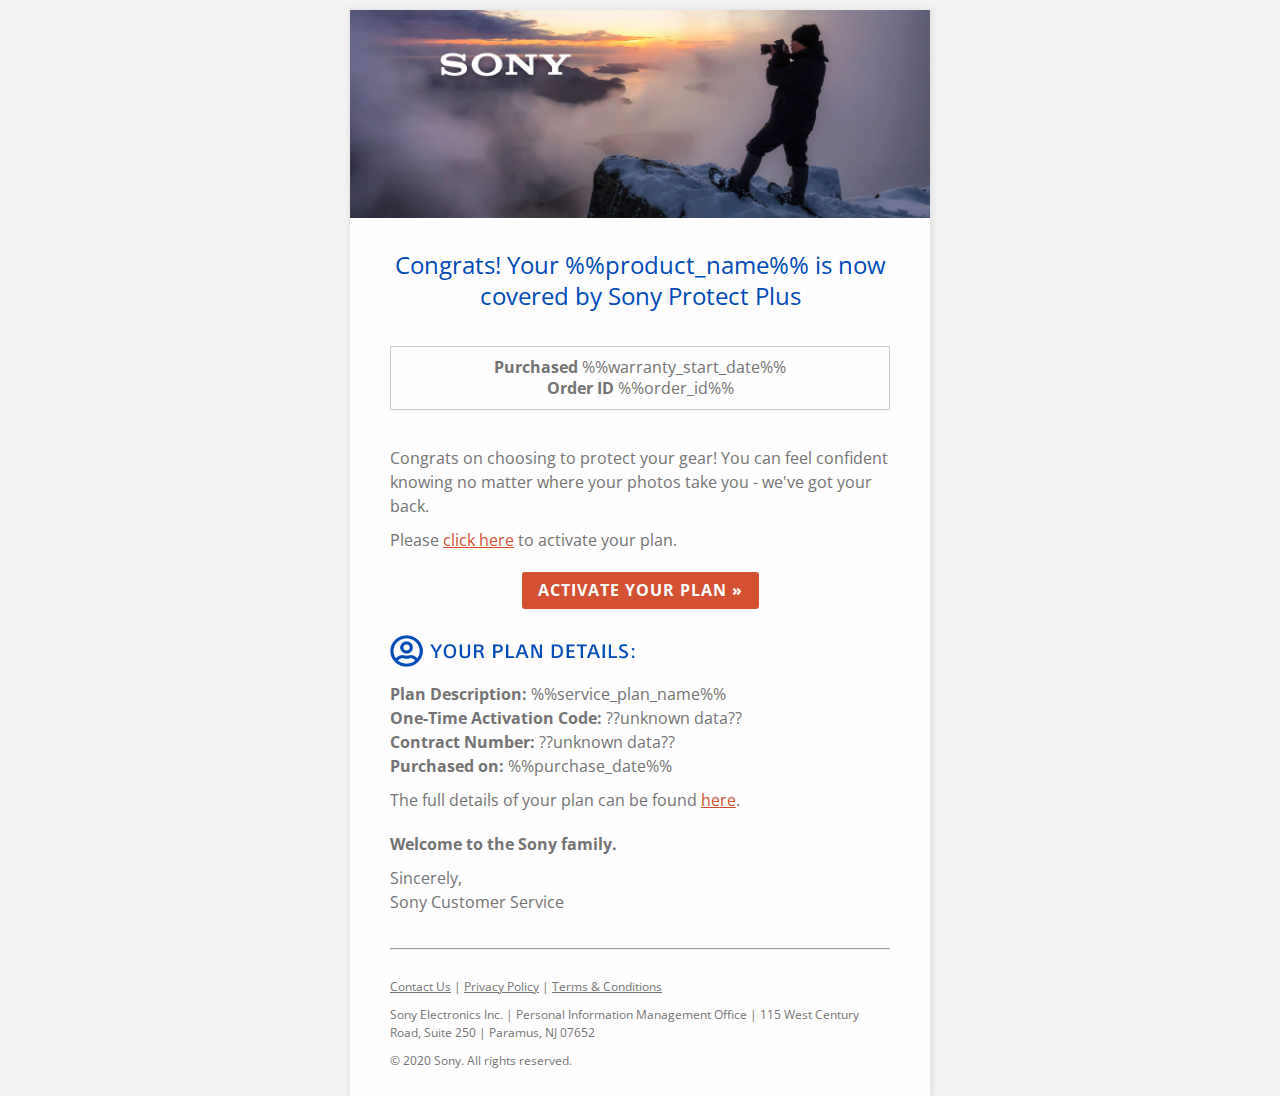
==== output/index.html @ d21120e1 "Add latest version" ====
<!DOCTYPE html
    PUBLIC "-//W3C//DTD XHTML 1.0 Transitional//EN" "http://www.w3.org/TR/xhtml1/DTD/xhtml1-transitional.dtd">
<html xmlns="http://www.w3.org/1999/xhtml" lang="en" xml:lang="en">

<head>
    <meta http-equiv="Content-Type" content="text/html; charset=utf-8">
    <meta name="viewport" content="width=device-width">
    <title>Sony Activation email</title>
    <!--[if !mso]><!-->
        <style type="text/css">
            @import url('https://fonts.googleapis.com/css?family=Open+Sans:400,400i,700&display=swap');
          </style>
  <!--<![endif]-->
    <style>
        @media only screen {
            html {
                min-height: 100%;
                background: #f3f3f3
            }
        }

        @media only screen and (max-width:620px) {
            .small-float-center {
                margin: 0 auto !important;
                float: none !important;
                text-align: center !important
            }

            .small-text-center {
                text-align: center !important
            }
        }

        @media only screen and (max-width:620px) {
            table.body table.container .show-for-large {
                display: none !important;
                width: 0;
                mso-hide: all;
                overflow: hidden
            }
        }

        @media only screen and (max-width:620px) {
            table.body img {
                width: auto;
                height: auto
            }

            table.body center {
                min-width: 0 !important
            }

            table.body .container {
                width: 95% !important
            }

            table.body .columns {
                height: auto !important;
                -moz-box-sizing: border-box;
                -webkit-box-sizing: border-box;
                box-sizing: border-box;
                padding-left: 40px !important;
                padding-right: 40px !important
            }

            table.body .collapse .columns {
                padding-left: 0 !important;
                padding-right: 0 !important
            }

            th.small-12 {
                display: inline-block !important;
                width: 100% !important
            }

            table.menu {
                width: 100% !important
            }

            table.menu td,
            table.menu th {
                width: auto !important;
                display: inline-block !important
            }

            table.menu.vertical td,
            table.menu.vertical th {
                display: block !important
            }

            table.menu[align=center] {
                width: auto !important
            }
        }

        @media only screen and (max-width:670px) {
            table.body .columns {
                padding-left: 15px !important;
                padding-right: 15px !important
            }

            img.your-plan-details-icon {
                width: 250px !important
            }

            .purchase-details {
                border-left: none;
                border-right: none;
                padding: 15px 0
            }

            .mobile-hardbreak {
                display: block;
                height: 10px
            }

            .your-plan-details {
                border: 1px solid #ccc;
                padding: 20px
            }

            .your-plan-details-icon {
                width: 250px
            }
        }
    </style>
</head>

<body
    style="-moz-box-sizing:border-box;-ms-text-size-adjust:100%;-webkit-box-sizing:border-box;-webkit-text-size-adjust:100%;Margin:0;box-sizing:border-box;color:#737373;font-family:'Open Sans',Helvetica,Arial,sans-serif;font-size:16px;font-weight:400;line-height:1.3;margin:0;min-width:100%;padding:0;text-align:left;width:100%!important">
    <span class="invisible-previewline"
        style="color:#f3f3f3;display:none!important;font-size:1px;line-height:1px;max-height:0;max-width:0;mso-hide:all!important;opacity:0;overflow:hidden;visibility:hidden"></span>
    <table class="body"
        style="Margin:0;background:#f3f3f3;border-collapse:collapse;border-spacing:0;color:#737373;font-family:'Open Sans',Helvetica,Arial,sans-serif;font-size:16px;font-weight:400;height:100%;line-height:1.3;margin:0;padding:0;text-align:left;vertical-align:top;width:100%">
        <tr style="padding:0;text-align:left;vertical-align:top">
            <td class="center" align="center" valign="top"
                style="-moz-hyphens:none;-ms-hyphens:none;-webkit-hyphens:none;Margin:0;border-collapse:collapse!important;color:#737373;font-family:'Open Sans',Helvetica,Arial,sans-serif;font-size:16px;font-weight:400;hyphens:none;line-height:1.3;margin:0;padding:0;text-align:left;vertical-align:top;word-wrap:break-word">
                <center data-parsed="" style="min-width:580px;width:100%">
                    <table class="spacer float-center"
                        style="Margin:0 auto;border-collapse:collapse;border-spacing:0;float:none;margin:0 auto;padding:0;text-align:center;vertical-align:top;width:100%">
                        <tbody>
                            <tr style="padding:0;text-align:left;vertical-align:top">
                                <td height="10px"
                                    style="-moz-hyphens:none;-ms-hyphens:none;-webkit-hyphens:none;Margin:0;border-collapse:collapse!important;color:#737373;font-family:'Open Sans',Helvetica,Arial,sans-serif;font-size:10px;font-weight:400;hyphens:none;line-height:10px;margin:0;mso-line-height-rule:exactly;padding:0;text-align:left;vertical-align:top;word-wrap:break-word">
                                    &#xA0;</td>
                            </tr>
                        </tbody>
                    </table>
                    <div class="desktop-expanded-banner float-center" align="center">
                        <table align="center" class="container main-container"
                            style="Margin:0 auto;background:#fefefe;border-collapse:collapse;border-spacing:0;box-shadow:1px 1px 5px 3px #e5e5e5;margin:0 auto;padding:0;text-align:inherit;vertical-align:top;width:580px">
                            <tbody>
                                <tr style="padding:0;text-align:left;vertical-align:top">
                                    <td
                                        style="-moz-hyphens:none;-ms-hyphens:none;-webkit-hyphens:none;Margin:0;border-collapse:collapse!important;color:#737373;font-family:'Open Sans',Helvetica,Arial,sans-serif;font-size:16px;font-weight:400;hyphens:none;line-height:1.3;margin:0;padding:0;text-align:left;vertical-align:top;word-wrap:break-word">
                                        <table class="row collapse"
                                            style="border-collapse:collapse;border-spacing:0;display:table;padding:0;position:relative;text-align:left;vertical-align:top;width:100%">
                                            <tbody>
                                                <tr style="padding:0;text-align:left;vertical-align:top">
                                                    <th class="small-12 large-12 columns first last" noexpander=""
                                                        style="Margin:0 auto;color:#737373;font-family:'Open Sans',Helvetica,Arial,sans-serif;font-size:16px;font-weight:400;line-height:1.3;margin:0 auto;padding:0;padding-bottom:16px;padding-left:0;padding-right:0;text-align:left;width:600px">
                                                        <table
                                                            style="border-collapse:collapse;border-spacing:0;padding:0;text-align:left;vertical-align:top;width:100%">
                                                            <tr style="padding:0;text-align:left;vertical-align:top">
                                                                <th
                                                                    style="Margin:0;color:#737373;font-family:'Open Sans',Helvetica,Arial,sans-serif;font-size:16px;font-weight:400;line-height:1.3;margin:0;padding:0;text-align:left">
                                                                    <img src="images/sony-banner.jpg" width="580"
                                                                        alt="Sony"
                                                                        style="-ms-interpolation-mode:bicubic;clear:both;display:block;max-width:100%;outline:0;text-decoration:none;width:auto">
                                                                </th>
                                                                <th class="expander"
                                                                    style="Margin:0;color:#737373;font-family:'Open Sans',Helvetica,Arial,sans-serif;font-size:16px;font-weight:400;line-height:1.3;margin:0;padding:0!important;text-align:left;visibility:hidden;width:0">
                                                                </th>
                                                            </tr>
                                                        </table>
                                                    </th>
                                                </tr>
                                            </tbody>
                                        </table>
                                        <table class="row"
                                            style="border-collapse:collapse;border-spacing:0;display:table;padding:0;position:relative;text-align:left;vertical-align:top;width:100%">
                                            <tbody>
                                                <tr style="padding:0;text-align:left;vertical-align:top">
                                                    <th class="headline no-bottom-padding small-12 large-12 columns first last"
                                                        style="Margin:0 auto;color:#737373;font-family:'Open Sans',Helvetica,Arial,sans-serif;font-size:16px;font-weight:400;line-height:1.3;margin:0 auto;padding:0;padding-bottom:0!important;padding-left:40px;padding-right:40px;text-align:left;width:540px">
                                                        <table
                                                            style="border-collapse:collapse;border-spacing:0;padding:0;text-align:left;vertical-align:top;width:100%">
                                                            <tr style="padding:0;text-align:left;vertical-align:top">
                                                                <th
                                                                    style="Margin:0;color:#737373;font-family:'Open Sans',Helvetica,Arial,sans-serif;font-size:16px;font-weight:400;line-height:1.3;margin:0;padding:0;text-align:left">
                                                                    <table class="spacer"
                                                                        style="border-collapse:collapse;border-spacing:0;padding:0;text-align:left;vertical-align:top;width:100%">
                                                                        <tbody>
                                                                            <tr
                                                                                style="padding:0;text-align:left;vertical-align:top">
                                                                                <td height="15px"
                                                                                    style="-moz-hyphens:none;-ms-hyphens:none;-webkit-hyphens:none;Margin:0;border-collapse:collapse!important;color:#737373;font-family:'Open Sans',Helvetica,Arial,sans-serif;font-size:15px;font-weight:400;hyphens:none;line-height:15px;margin:0;mso-line-height-rule:exactly;padding:0;text-align:left;vertical-align:top;word-wrap:break-word">
                                                                                    &#xA0;</td>
                                                                            </tr>
                                                                        </tbody>
                                                                    </table>
                                                                    <h1
                                                                        style="Margin:0;Margin-bottom:10px;color:#004bb7;font-family:'Open Sans',Helvetica,Arial,sans-serif;font-size:24px;font-weight:400;line-height:1.3;margin:0;margin-bottom:10px;padding:0;text-align:center;word-wrap:normal">
                                                                        Congrats! Your %%product_name%% is now covered
                                                                        by Sony Protect Plus</h1>
                                                                    <table class="spacer"
                                                                        style="border-collapse:collapse;border-spacing:0;padding:0;text-align:left;vertical-align:top;width:100%">
                                                                        <tbody>
                                                                            <tr
                                                                                style="padding:0;text-align:left;vertical-align:top">
                                                                                <td height="25px"
                                                                                    style="-moz-hyphens:none;-ms-hyphens:none;-webkit-hyphens:none;Margin:0;border-collapse:collapse!important;color:#737373;font-family:'Open Sans',Helvetica,Arial,sans-serif;font-size:25px;font-weight:400;hyphens:none;line-height:25px;margin:0;mso-line-height-rule:exactly;padding:0;text-align:left;vertical-align:top;word-wrap:break-word">
                                                                                    &#xA0;</td>
                                                                            </tr>
                                                                        </tbody>
                                                                    </table>
                                                                </th>
                                                                <th class="expander"
                                                                    style="Margin:0;color:#737373;font-family:'Open Sans',Helvetica,Arial,sans-serif;font-size:16px;font-weight:400;line-height:1.3;margin:0;padding:0!important;text-align:left;visibility:hidden;width:0">
                                                                </th>
                                                            </tr>
                                                        </table>
                                                    </th>
                                                </tr>
                                            </tbody>
                                        </table>
                                        <table class="row"
                                            style="border-collapse:collapse;border-spacing:0;display:table;padding:0;position:relative;text-align:left;vertical-align:top;width:100%">
                                            <tbody>
                                                <tr style="padding:0;text-align:left;vertical-align:top">
                                                    <th class="small-12 large-12 columns first last"
                                                        style="Margin:0 auto;color:#737373;font-family:'Open Sans',Helvetica,Arial,sans-serif;font-size:16px;font-weight:400;line-height:1.3;margin:0 auto;padding:0;padding-bottom:16px;padding-left:40px;padding-right:40px;text-align:left;width:540px">
                                                        <table
                                                            style="border-collapse:collapse;border-spacing:0;padding:0;text-align:left;vertical-align:top;width:100%">
                                                            <tr style="padding:0;text-align:left;vertical-align:top">
                                                                <th
                                                                    style="Margin:0;color:#737373;font-family:'Open Sans',Helvetica,Arial,sans-serif;font-size:16px;font-weight:400;line-height:1.3;margin:0;padding:0;text-align:left">
                                                                    <div class="purchase-details"
                                                                        style="border:1px solid #ccc;text-align:center">
                                                                        <table class="spacer"
                                                                            style="border-collapse:collapse;border-spacing:0;padding:0;text-align:left;vertical-align:top;width:100%">
                                                                            <tbody>
                                                                                <tr
                                                                                    style="padding:0;text-align:left;vertical-align:top">
                                                                                    <td height="10px"
                                                                                        style="-moz-hyphens:none;-ms-hyphens:none;-webkit-hyphens:none;Margin:0;border-collapse:collapse!important;color:#737373;font-family:'Open Sans',Helvetica,Arial,sans-serif;font-size:10px;font-weight:400;hyphens:none;line-height:10px;margin:0;mso-line-height-rule:exactly;padding:0;text-align:left;vertical-align:top;word-wrap:break-word">
                                                                                        &#xA0;</td>
                                                                                </tr>
                                                                            </tbody>
                                                                        </table><strong>Purchased</strong>
                                                                        %%warranty_start_date%%<br><strong>Order
                                                                            ID</strong> %%order_id%%<table
                                                                            class="spacer"
                                                                            style="border-collapse:collapse;border-spacing:0;padding:0;text-align:left;vertical-align:top;width:100%">
                                                                            <tbody>
                                                                                <tr
                                                                                    style="padding:0;text-align:left;vertical-align:top">
                                                                                    <td height="10px"
                                                                                        style="-moz-hyphens:none;-ms-hyphens:none;-webkit-hyphens:none;Margin:0;border-collapse:collapse!important;color:#737373;font-family:'Open Sans',Helvetica,Arial,sans-serif;font-size:10px;font-weight:400;hyphens:none;line-height:10px;margin:0;mso-line-height-rule:exactly;padding:0;text-align:left;vertical-align:top;word-wrap:break-word">
                                                                                        &#xA0;</td>
                                                                                </tr>
                                                                            </tbody>
                                                                        </table>
                                                                    </div>
                                                                </th>
                                                                <th class="expander"
                                                                    style="Margin:0;color:#737373;font-family:'Open Sans',Helvetica,Arial,sans-serif;font-size:16px;font-weight:400;line-height:1.3;margin:0;padding:0!important;text-align:left;visibility:hidden;width:0">
                                                                </th>
                                                            </tr>
                                                        </table>
                                                    </th>
                                                </tr>
                                            </tbody>
                                        </table>
                                        <table class="row"
                                            style="border-collapse:collapse;border-spacing:0;display:table;padding:0;position:relative;text-align:left;vertical-align:top;width:100%">
                                            <tbody>
                                                <tr style="padding:0;text-align:left;vertical-align:top">
                                                    <th class="message-body small-12 large-12 columns first last"
                                                        style="Margin:0 auto;color:#737373;font-family:'Open Sans',Helvetica,Arial,sans-serif;font-size:16px;font-weight:400;line-height:1.3;margin:0 auto;padding:0;padding-bottom:16px;padding-left:40px;padding-right:40px;text-align:left;width:540px">
                                                        <table
                                                            style="border-collapse:collapse;border-spacing:0;padding:0;text-align:left;vertical-align:top;width:100%">
                                                            <tr style="padding:0;text-align:left;vertical-align:top">
                                                                <th
                                                                    style="Margin:0;color:#737373;font-family:'Open Sans',Helvetica,Arial,sans-serif;font-size:16px;font-weight:400;line-height:1.3;margin:0;padding:0;text-align:left">
                                                                    <table class="spacer"
                                                                        style="border-collapse:collapse;border-spacing:0;padding:0;text-align:left;vertical-align:top;width:100%">
                                                                        <tbody>
                                                                            <tr
                                                                                style="padding:0;text-align:left;vertical-align:top">
                                                                                <td height="20px"
                                                                                    style="-moz-hyphens:none;-ms-hyphens:none;-webkit-hyphens:none;Margin:0;border-collapse:collapse!important;color:#737373;font-family:'Open Sans',Helvetica,Arial,sans-serif;font-size:20px;font-weight:400;hyphens:none;line-height:20px;margin:0;mso-line-height-rule:exactly;padding:0;text-align:left;vertical-align:top;word-wrap:break-word">
                                                                                    &#xA0;</td>
                                                                            </tr>
                                                                        </tbody>
                                                                    </table>
                                                                    <p
                                                                        style="Margin:0;Margin-bottom:10px;color:#737373;font-family:'Open Sans',Helvetica,Arial,sans-serif;font-size:16px;font-weight:400;line-height:1.5;margin:0;margin-bottom:10px;padding:0;text-align:left">
                                                                        Congrats on choosing to protect your gear! You
                                                                        can feel confident knowing no matter where your
                                                                        photos take you - we've got your back.</p>
                                                                    <p
                                                                        style="Margin:0;Margin-bottom:10px;color:#737373;font-family:'Open Sans',Helvetica,Arial,sans-serif;font-size:16px;font-weight:400;line-height:1.5;margin:0;margin-bottom:10px;padding:0;text-align:left">
                                                                        Please <a
                                                                            href="https://productregistration.sony.com/registered_products"
                                                                            target="_blank"
                                                                            style="Margin:0;color:#d45033;font-family:'Open Sans',Helvetica,Arial,sans-serif;font-weight:400;line-height:1.3;margin:0;padding:0;text-align:left;text-decoration:underline">click
                                                                            here</a> to activate your plan.</p>
                                                                    <table class="spacer"
                                                                        style="border-collapse:collapse;border-spacing:0;padding:0;text-align:left;vertical-align:top;width:100%">
                                                                        <tbody>
                                                                            <tr
                                                                                style="padding:0;text-align:left;vertical-align:top">
                                                                                <td height="10px"
                                                                                    style="-moz-hyphens:none;-ms-hyphens:none;-webkit-hyphens:none;Margin:0;border-collapse:collapse!important;color:#737373;font-family:'Open Sans',Helvetica,Arial,sans-serif;font-size:10px;font-weight:400;hyphens:none;line-height:10px;margin:0;mso-line-height-rule:exactly;padding:0;text-align:left;vertical-align:top;word-wrap:break-word">
                                                                                    &#xA0;</td>
                                                                            </tr>
                                                                        </tbody>
                                                                    </table>
                                                                    <center data-parsed=""
                                                                        style="min-width:460px;width:100%">
                                                                        <table
                                                                            class="button radius warning float-center"
                                                                            style="Margin:0 0 16px 0;border-collapse:collapse;border-spacing:0;float:none;margin:0 0 16px 0;padding:0;text-align:center;vertical-align:top;width:auto">
                                                                            <tr
                                                                                style="padding:0;text-align:left;vertical-align:top">
                                                                                <td
                                                                                    style="-moz-hyphens:none;-ms-hyphens:none;-webkit-hyphens:none;Margin:0;border-collapse:collapse!important;color:#737373;font-family:'Open Sans',Helvetica,Arial,sans-serif;font-size:16px;font-weight:400;hyphens:none;line-height:1.3;margin:0;padding:0;text-align:left;vertical-align:top;word-wrap:break-word">
                                                                                    <table
                                                                                        style="border-collapse:collapse;border-spacing:0;padding:0;text-align:left;vertical-align:top;width:100%">
                                                                                        <tr
                                                                                            style="padding:0;text-align:left;vertical-align:top">
                                                                                            <td
                                                                                                style="-moz-hyphens:none;-ms-hyphens:none;-webkit-hyphens:none;Margin:0;background:#d45033;border:0 solid #d45033;border-collapse:collapse!important;border-radius:3px;color:#fefefe;font-family:'Open Sans',Helvetica,Arial,sans-serif;font-size:16px;font-weight:400;hyphens:none;line-height:1.3;margin:0;padding:0;text-align:center!important;vertical-align:top;word-wrap:break-word">
                                                                                                <a href="https://productregistration.sony.com/registered_products"
                                                                                                    style="Margin:0;border:0 solid #d45033;border-radius:3px;color:#fefefe;display:inline-block;font-family:'Open Sans',Helvetica,Arial,sans-serif;font-size:16px;font-weight:700;letter-spacing:1px;line-height:1.3;margin:0;padding:8px 16px 8px 16px;text-align:center;text-decoration:none">ACTIVATE
                                                                                                    YOUR PLAN
                                                                                                    &raquo;</a></td>
                                                                                        </tr>
                                                                                    </table>
                                                                                </td>
                                                                            </tr>
                                                                        </table>
                                                                    </center>
                                                                    <table class="spacer"
                                                                        style="border-collapse:collapse;border-spacing:0;padding:0;text-align:left;vertical-align:top;width:100%">
                                                                        <tbody>
                                                                            <tr
                                                                                style="padding:0;text-align:left;vertical-align:top">
                                                                                <td height="10px"
                                                                                    style="-moz-hyphens:none;-ms-hyphens:none;-webkit-hyphens:none;Margin:0;border-collapse:collapse!important;color:#737373;font-family:'Open Sans',Helvetica,Arial,sans-serif;font-size:10px;font-weight:400;hyphens:none;line-height:10px;margin:0;mso-line-height-rule:exactly;padding:0;text-align:left;vertical-align:top;word-wrap:break-word">
                                                                                    &#xA0;</td>
                                                                            </tr>
                                                                        </tbody>
                                                                    </table>
                                                                    <div class="your-plan-details"><img
                                                                            src="images/your-plan-details.png"
                                                                            class="your-plan-details-icon" width="250"
                                                                            alt="Your plan details"
                                                                            style="-ms-interpolation-mode:bicubic;clear:both;display:block;max-width:100%;outline:0;text-decoration:none;width:250px">
                                                                        <table class="spacer"
                                                                            style="border-collapse:collapse;border-spacing:0;padding:0;text-align:left;vertical-align:top;width:100%">
                                                                            <tbody>
                                                                                <tr
                                                                                    style="padding:0;text-align:left;vertical-align:top">
                                                                                    <td height="15px"
                                                                                        style="-moz-hyphens:none;-ms-hyphens:none;-webkit-hyphens:none;Margin:0;border-collapse:collapse!important;color:#737373;font-family:'Open Sans',Helvetica,Arial,sans-serif;font-size:15px;font-weight:400;hyphens:none;line-height:15px;margin:0;mso-line-height-rule:exactly;padding:0;text-align:left;vertical-align:top;word-wrap:break-word">
                                                                                        &#xA0;</td>
                                                                                </tr>
                                                                            </tbody>
                                                                        </table>
                                                                        <p
                                                                            style="Margin:0;Margin-bottom:10px;color:#737373;font-family:'Open Sans',Helvetica,Arial,sans-serif;font-size:16px;font-weight:400;line-height:1.5;margin:0;margin-bottom:10px;padding:0;text-align:left">
                                                                            <strong>Plan Description:</strong>
                                                                            %%service_plan_name%%<br><strong>One-Time
                                                                                Activation Code:</strong> ??unknown
                                                                            data??<br><strong>Contract Number:</strong>
                                                                            ??unknown data??<br><strong>Purchased
                                                                                on:</strong> %%purchase_date%%</p>
                                                                        <p
                                                                            style="Margin:0;Margin-bottom:10px;color:#737373;font-family:'Open Sans',Helvetica,Arial,sans-serif;font-size:16px;font-weight:400;line-height:1.5;margin:0;margin-bottom:10px;padding:0;text-align:left">
                                                                            The full details of your plan can be found
                                                                            <a href="https://productregistration.sony.com/registered_products"
                                                                                target="_blank"
                                                                                rel="noopener noreferrer"
                                                                                style="Margin:0;color:#d45033;font-family:'Open Sans',Helvetica,Arial,sans-serif;font-weight:400;line-height:1.3;margin:0;padding:0;text-align:left;text-decoration:underline">here</a>.
                                                                        </p>
                                                                    </div>
                                                                    <table class="spacer"
                                                                        style="border-collapse:collapse;border-spacing:0;padding:0;text-align:left;vertical-align:top;width:100%">
                                                                        <tbody>
                                                                            <tr
                                                                                style="padding:0;text-align:left;vertical-align:top">
                                                                                <td height="10px"
                                                                                    style="-moz-hyphens:none;-ms-hyphens:none;-webkit-hyphens:none;Margin:0;border-collapse:collapse!important;color:#737373;font-family:'Open Sans',Helvetica,Arial,sans-serif;font-size:10px;font-weight:400;hyphens:none;line-height:10px;margin:0;mso-line-height-rule:exactly;padding:0;text-align:left;vertical-align:top;word-wrap:break-word">
                                                                                    &#xA0;</td>
                                                                            </tr>
                                                                        </tbody>
                                                                    </table>
                                                                    <p
                                                                        style="Margin:0;Margin-bottom:10px;color:#737373;font-family:'Open Sans',Helvetica,Arial,sans-serif;font-size:16px;font-weight:400;line-height:1.5;margin:0;margin-bottom:10px;padding:0;text-align:left">
                                                                        <strong>Welcome to the Sony family.</strong></p>
                                                                    <p
                                                                        style="Margin:0;Margin-bottom:10px;color:#737373;font-family:'Open Sans',Helvetica,Arial,sans-serif;font-size:16px;font-weight:400;line-height:1.5;margin:0;margin-bottom:10px;padding:0;text-align:left">
                                                                        Sincerely,<br>Sony Customer Service</p>
                                                                </th>
                                                                <th class="expander"
                                                                    style="Margin:0;color:#737373;font-family:'Open Sans',Helvetica,Arial,sans-serif;font-size:16px;font-weight:400;line-height:1.3;margin:0;padding:0!important;text-align:left;visibility:hidden;width:0">
                                                                </th>
                                                            </tr>
                                                        </table>
                                                    </th>
                                                </tr>
                                            </tbody>
                                        </table>
                                        <table class="row"
                                            style="border-collapse:collapse;border-spacing:0;display:table;padding:0;position:relative;text-align:left;vertical-align:top;width:100%">
                                            <tbody>
                                                <tr style="padding:0;text-align:left;vertical-align:top">
                                                    <th class="footer small-12 large-12 columns first last"
                                                        style="Margin:0 auto;color:#737373;font-family:'Open Sans',Helvetica,Arial,sans-serif;font-size:16px;font-weight:400;line-height:1.3;margin:0 auto;padding:0;padding-bottom:16px;padding-left:40px;padding-right:40px;text-align:left;width:540px">
                                                        <table
                                                            style="border-collapse:collapse;border-spacing:0;padding:0;text-align:left;vertical-align:top;width:100%">
                                                            <tr style="padding:0;text-align:left;vertical-align:top">
                                                                <th
                                                                    style="Margin:0;color:#737373;font-family:'Open Sans',Helvetica,Arial,sans-serif;font-size:16px;font-weight:400;line-height:1.3;margin:0;padding:0;text-align:left">
                                                                    <hr>
                                                                    <table class="spacer"
                                                                        style="border-collapse:collapse;border-spacing:0;padding:0;text-align:left;vertical-align:top;width:100%">
                                                                        <tbody>
                                                                            <tr
                                                                                style="padding:0;text-align:left;vertical-align:top">
                                                                                <td height="20px"
                                                                                    style="-moz-hyphens:none;-ms-hyphens:none;-webkit-hyphens:none;Margin:0;border-collapse:collapse!important;color:#737373;font-family:'Open Sans',Helvetica,Arial,sans-serif;font-size:20px;font-weight:400;hyphens:none;line-height:20px;margin:0;mso-line-height-rule:exactly;padding:0;text-align:left;vertical-align:top;word-wrap:break-word">
                                                                                    &#xA0;</td>
                                                                            </tr>
                                                                        </tbody>
                                                                    </table>
                                                                    <p
                                                                        style="Margin:0;Margin-bottom:10px;color:#737373;font-family:'Open Sans',Helvetica,Arial,sans-serif;font-size:12px;font-weight:400;line-height:1.5;margin:0;margin-bottom:10px;padding:0;text-align:left">
                                                                        <a href="https://us.esupport.sony.com/support/s/support-contact?language=en_US#di"
                                                                            style="Margin:0;color:#737373;font-family:'Open Sans',Helvetica,Arial,sans-serif;font-size:12px;font-weight:400;line-height:1.3;margin:0;padding:0;text-align:left;text-decoration:underline">Contact
                                                                            Us</a> | <a
                                                                            href="https://products.sel.sony.com/SEL/legal/privacy.html"
                                                                            style="Margin:0;color:#737373;font-family:'Open Sans',Helvetica,Arial,sans-serif;font-size:12px;font-weight:400;line-height:1.3;margin:0;padding:0;text-align:left;text-decoration:underline">Privacy
                                                                            Policy</a> | <a href="#"
                                                                            style="Margin:0;color:#737373;font-family:'Open Sans',Helvetica,Arial,sans-serif;font-size:12px;font-weight:400;line-height:1.3;margin:0;padding:0;text-align:left;text-decoration:underline">Terms
                                                                            &amp; Conditions</a></p>
                                                                    <p
                                                                        style="Margin:0;Margin-bottom:10px;color:#737373;font-family:'Open Sans',Helvetica,Arial,sans-serif;font-size:12px;font-weight:400;line-height:1.5;margin:0;margin-bottom:10px;padding:0;text-align:left">
                                                                        Sony Electronics Inc. | Personal Information
                                                                        Management Office | 115 West Century Road, <span
                                                                            class="nowrap">Suite 250</span> | Paramu​s,
                                                                        NJ 0​7652</p>
                                                                    <p
                                                                        style="Margin:0;Margin-bottom:10px;color:#737373;font-family:'Open Sans',Helvetica,Arial,sans-serif;font-size:12px;font-weight:400;line-height:1.5;margin:0;margin-bottom:10px;padding:0;text-align:left">
                                                                        &copy; 2020 Sony. All rights reserved.</p>
                                                                </th>
                                                                <th class="expander"
                                                                    style="Margin:0;color:#737373;font-family:'Open Sans',Helvetica,Arial,sans-serif;font-size:16px;font-weight:400;line-height:1.3;margin:0;padding:0!important;text-align:left;visibility:hidden;width:0">
                                                                </th>
                                                            </tr>
                                                        </table>
                                                    </th>
                                                </tr>
                                            </tbody>
                                        </table>
                                    </td>
                                </tr>
                            </tbody>
                        </table>
                    </div>
                </center>
            </td>
        </tr>
    </table><!-- prevent Gmail on iOS font size manipulation -->
    <div style="display:none;white-space:nowrap;font:15px courier;line-height:0">&nbsp; &nbsp; &nbsp; &nbsp; &nbsp;
        &nbsp; &nbsp; &nbsp; &nbsp; &nbsp; &nbsp; &nbsp; &nbsp; &nbsp; &nbsp; &nbsp; &nbsp; &nbsp; &nbsp; &nbsp; &nbsp;
        &nbsp; &nbsp; &nbsp; &nbsp; &nbsp; &nbsp; &nbsp; &nbsp; &nbsp;</div>
</body>

</html>
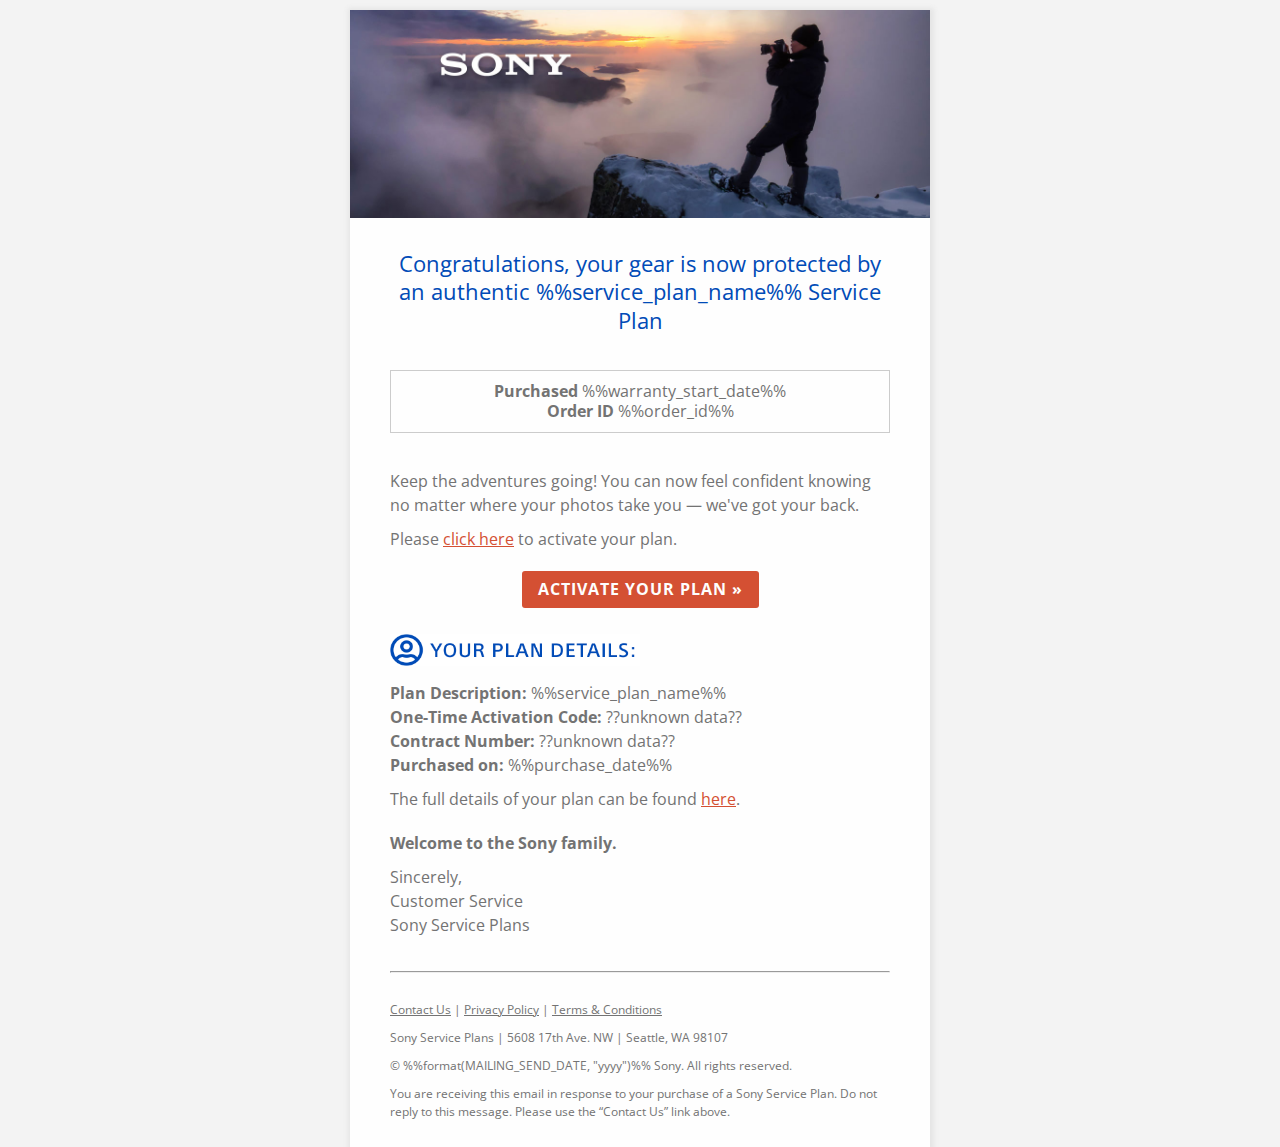
==== commit dbad9ff7: "Add latest" ====
--- a/output/index.html
+++ b/output/index.html
@@ -6,11 +6,11 @@
     <meta http-equiv="Content-Type" content="text/html; charset=utf-8">
     <meta name="viewport" content="width=device-width">
     <title>Sony Activation email</title>
-    <!--[if !mso]><!-->
-        <style type="text/css">
-            @import url('https://fonts.googleapis.com/css?family=Open+Sans:400,400i,700&display=swap');
-          </style>
-  <!--<![endif]-->
+        <!--[if !mso]><!-->
+            <style type="text/css">
+                @import url('https://fonts.googleapis.com/css?family=Open+Sans:400,400i,700&display=swap');
+              </style>
+      <!--<![endif]-->
     <style>
         @media only screen {
             html {
@@ -28,15 +28,6 @@
 
             .small-text-center {
                 text-align: center !important
-            }
-        }
-
-        @media only screen and (max-width:620px) {
-            table.body table.container .show-for-large {
-                display: none !important;
-                width: 0;
-                mso-hide: all;
-                overflow: hidden
             }
         }
 
@@ -107,11 +98,6 @@
                 border-left: none;
                 border-right: none;
                 padding: 15px 0
-            }
-
-            .mobile-hardbreak {
-                display: block;
-                height: 10px
             }
 
             .your-plan-details {
@@ -200,9 +186,10 @@
                                                                         </tbody>
                                                                     </table>
                                                                     <h1
-                                                                        style="Margin:0;Margin-bottom:10px;color:#004bb7;font-family:'Open Sans',Helvetica,Arial,sans-serif;font-size:24px;font-weight:400;line-height:1.3;margin:0;margin-bottom:10px;padding:0;text-align:center;word-wrap:normal">
-                                                                        Congrats! Your %%product_name%% is now covered
-                                                                        by Sony Protect Plus</h1>
+                                                                        style="Margin:0;Margin-bottom:10px;color:#004bb7;font-family:'Open Sans',Helvetica,Arial,sans-serif;font-size:22px;font-weight:400;line-height:1.3;margin:0;margin-bottom:10px;padding:0;text-align:center;word-wrap:normal">
+                                                                        Congratulations, your gear is now protected by
+                                                                        an authentic %%service_plan_name%% Service Plan
+                                                                    </h1>
                                                                     <table class="spacer"
                                                                         style="border-collapse:collapse;border-spacing:0;padding:0;text-align:left;vertical-align:top;width:100%">
                                                                         <tbody>
@@ -296,9 +283,9 @@
                                                                     </table>
                                                                     <p
                                                                         style="Margin:0;Margin-bottom:10px;color:#737373;font-family:'Open Sans',Helvetica,Arial,sans-serif;font-size:16px;font-weight:400;line-height:1.5;margin:0;margin-bottom:10px;padding:0;text-align:left">
-                                                                        Congrats on choosing to protect your gear! You
-                                                                        can feel confident knowing no matter where your
-                                                                        photos take you - we've got your back.</p>
+                                                                        Keep the adventures going! You can now feel
+                                                                        confident knowing no matter where your photos
+                                                                        take you &mdash; we've got your back.</p>
                                                                     <p
                                                                         style="Margin:0;Margin-bottom:10px;color:#737373;font-family:'Open Sans',Helvetica,Arial,sans-serif;font-size:16px;font-weight:400;line-height:1.5;margin:0;margin-bottom:10px;padding:0;text-align:left">
                                                                         Please <a
@@ -402,7 +389,8 @@
                                                                         <strong>Welcome to the Sony family.</strong></p>
                                                                     <p
                                                                         style="Margin:0;Margin-bottom:10px;color:#737373;font-family:'Open Sans',Helvetica,Arial,sans-serif;font-size:16px;font-weight:400;line-height:1.5;margin:0;margin-bottom:10px;padding:0;text-align:left">
-                                                                        Sincerely,<br>Sony Customer Service</p>
+                                                                        Sincerely,<br>Customer Service<br>Sony Service
+                                                                        Plans</p>
                                                                 </th>
                                                                 <th class="expander"
                                                                     style="Margin:0;color:#737373;font-family:'Open Sans',Helvetica,Arial,sans-serif;font-size:16px;font-weight:400;line-height:1.3;margin:0;padding:0!important;text-align:left;visibility:hidden;width:0">
@@ -443,18 +431,23 @@
                                                                             Us</a> | <a
                                                                             href="https://products.sel.sony.com/SEL/legal/privacy.html"
                                                                             style="Margin:0;color:#737373;font-family:'Open Sans',Helvetica,Arial,sans-serif;font-size:12px;font-weight:400;line-height:1.3;margin:0;padding:0;text-align:left;text-decoration:underline">Privacy
-                                                                            Policy</a> | <a href="#"
+                                                                            Policy</a> | <a
+                                                                            href="https://sony.registria.com/system/resources/resources/12/original/SONY_TC_01-14-20.pdf?1579127640"
                                                                             style="Margin:0;color:#737373;font-family:'Open Sans',Helvetica,Arial,sans-serif;font-size:12px;font-weight:400;line-height:1.3;margin:0;padding:0;text-align:left;text-decoration:underline">Terms
                                                                             &amp; Conditions</a></p>
                                                                     <p
                                                                         style="Margin:0;Margin-bottom:10px;color:#737373;font-family:'Open Sans',Helvetica,Arial,sans-serif;font-size:12px;font-weight:400;line-height:1.5;margin:0;margin-bottom:10px;padding:0;text-align:left">
-                                                                        Sony Electronics Inc. | Personal Information
-                                                                        Management Office | 115 West Century Road, <span
-                                                                            class="nowrap">Suite 250</span> | Paramu​s,
-                                                                        NJ 0​7652</p>
+                                                                        Sony Service Plans | 5608 17th Ave. NW | Seattle, WA 98107</p>
                                                                     <p
                                                                         style="Margin:0;Margin-bottom:10px;color:#737373;font-family:'Open Sans',Helvetica,Arial,sans-serif;font-size:12px;font-weight:400;line-height:1.5;margin:0;margin-bottom:10px;padding:0;text-align:left">
-                                                                        &copy; 2020 Sony. All rights reserved.</p>
+                                                                        &copy; %%format(MAILING_SEND_DATE, "yyyy")%%
+                                                                        Sony. All rights reserved.</p>
+                                                                    <p
+                                                                        style="Margin:0;Margin-bottom:10px;color:#737373;font-family:'Open Sans',Helvetica,Arial,sans-serif;font-size:12px;font-weight:400;line-height:1.5;margin:0;margin-bottom:10px;padding:0;text-align:left">
+                                                                        You are receiving this email in response to your
+                                                                        purchase of a Sony Service Plan. Do not reply to
+                                                                        this message. Please use the “Contact Us” link
+                                                                        above.</p>
                                                                 </th>
                                                                 <th class="expander"
                                                                     style="Margin:0;color:#737373;font-family:'Open Sans',Helvetica,Arial,sans-serif;font-size:16px;font-weight:400;line-height:1.3;margin:0;padding:0!important;text-align:left;visibility:hidden;width:0">
